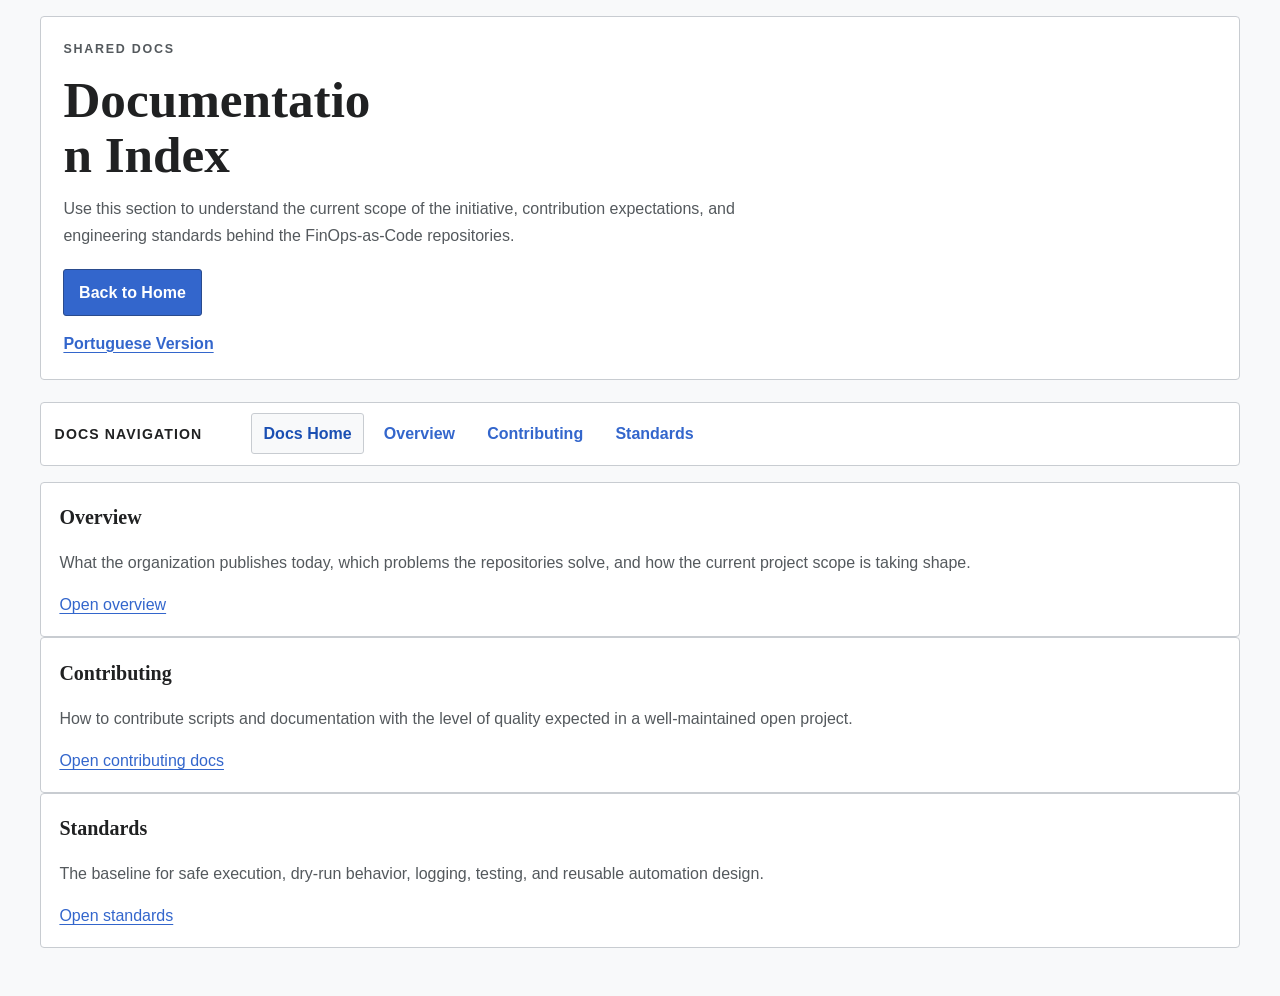
==== docs/index.html @ 32e4cc2f "stabilize home layout and refactor docs pages" ====
<!DOCTYPE html>
<html lang="en">
  <head>
    <meta charset="UTF-8" />
    <meta name="viewport" content="width=device-width, initial-scale=1.0" />
    <title>Docs Index</title>
    <meta name="description" content="Documentation index for FinOps-as-Code shared docs." />
    <link rel="stylesheet" href="../assets/site.css" />
  </head>
  <body>
    <div class="shell">
      <header class="hero">
        <p class="eyebrow">Shared Docs</p>
        <h1>Documentation Index</h1>
        <p class="lead">
          Use this section to understand the current scope of the initiative, contribution expectations, and engineering standards
          behind the FinOps-as-Code repositories.
        </p>
        <div class="actions">
          <a class="button primary" href="../index.html">Back to Home</a>
        </div>
        <div class="lang-switch">
          <a href="./pt-br.html">Portuguese Version</a>
        </div>
      </header>

      <main class="section">
        <div class="topbar">
          <div class="brand">Docs Navigation</div>
          <nav class="nav">
            <a class="current" href="./index.html">Docs Home</a>
            <a href="./overview/index.html">Overview</a>
            <a href="./contributing/index.html">Contributing</a>
            <a href="./standards/index.html">Standards</a>
          </nav>
        </div>
        <div class="grid cards">
          <article class="card">
            <h3>Overview</h3>
              <p>What the organization publishes today, which problems the repositories solve, and how the current project scope is taking shape.</p>
              <a href="./overview/index.html">Open overview</a>
            </article>
          <article class="card">
            <h3>Contributing</h3>
            <p>How to contribute scripts and documentation with the level of quality expected in a well-maintained open project.</p>
            <a href="./contributing/index.html">Open contributing docs</a>
          </article>
          <article class="card">
            <h3>Standards</h3>
            <p>The baseline for safe execution, dry-run behavior, logging, testing, and reusable automation design.</p>
            <a href="./standards/index.html">Open standards</a>
          </article>
        </div>
      </main>
    </div>
  </body>
</html>
---- assets/site.css ----
:root {
  --bg: #f8f9fa;
  --surface: #ffffff;
  --surface-muted: #f8f9fa;
  --text: #202122;
  --text-soft: #54595d;
  --link: #3366cc;
  --link-hover: #1a4fb3;
  --border: #c8ccd1;
  --border-strong: #a2a9b1;
  --heading: #202122;
  --radius: 4px;
}

* {
  box-sizing: border-box;
}

html {
  scroll-behavior: smooth;
}

body {
  margin: 0;
  min-height: 100vh;
  background: var(--bg);
  color: var(--text);
  font-family: -apple-system, BlinkMacSystemFont, "Segoe UI", Helvetica, Arial, sans-serif;
  line-height: 1.6;
}

a {
  color: var(--link);
  text-decoration-thickness: 1px;
  text-underline-offset: 0.16em;
}

a:hover {
  color: var(--link-hover);
}

p,
li {
  line-height: 1.7;
}

ul,
ol {
  padding-left: 1.3rem;
}

code {
  font-family: "SFMono-Regular", Consolas, "Liberation Mono", Menlo, monospace;
  font-size: 0.92em;
  background: #eaecf0;
  border: 1px solid var(--border);
  border-radius: 3px;
  padding: 0.12rem 0.35rem;
}

.shell {
  width: min(1200px, calc(100% - 2rem));
  margin: 0 auto;
  padding: 1rem 0 3rem;
}

.topbar {
  display: flex;
  align-items: center;
  justify-content: space-between;
  gap: 1rem;
  flex-wrap: wrap;
  margin-bottom: 1rem;
  padding: 0.65rem 0.85rem;
  border: 1px solid var(--border);
  border-radius: var(--radius);
  background: var(--surface);
}

.brand {
  font-size: 0.88rem;
  font-weight: 700;
  letter-spacing: 0.08em;
  text-transform: uppercase;
  color: var(--text);
  flex: 1 1 180px;
}

.nav {
  display: flex;
  flex-wrap: wrap;
  gap: 0.45rem;
  flex: 999 1 520px;
}

.nav a {
  display: inline-flex;
  align-items: center;
  justify-content: center;
  padding: 0.42rem 0.72rem;
  border: 1px solid transparent;
  border-radius: 3px;
  color: var(--link);
  font-weight: 600;
  text-decoration: none;
}

.nav a.current,
.nav a:hover {
  border-color: var(--border);
  background: var(--surface-muted);
  color: var(--link-hover);
}

.hero {
  padding: 1.4rem;
  border: 1px solid var(--border);
  border-radius: var(--radius);
  background: var(--surface);
}

.hero-grid {
  display: grid;
  grid-template-columns: minmax(0, 1.45fr) minmax(280px, 0.75fr);
  gap: 1rem;
}

.eyebrow {
  margin: 0 0 0.7rem;
  font-size: 0.78rem;
  font-weight: 700;
  letter-spacing: 0.14em;
  text-transform: uppercase;
  color: var(--text-soft);
}

.hero h1,
.section h2,
.card h2,
.card h3,
.repo-feature h3,
.repo-mini h3,
.entry-body h3,
.hero-panel h2,
.closing-copy h2 {
  margin-top: 0;
  color: var(--heading);
  font-family: Georgia, "Times New Roman", serif;
}

.hero h1 {
  max-width: 13ch;
  margin-bottom: 0.8rem;
  font-size: clamp(2.2rem, 4vw, 3.5rem);
  line-height: 1.08;
  overflow-wrap: anywhere;
  text-wrap: balance;
}

.lead {
  max-width: 46rem;
  margin: 0;
  font-size: 1rem;
  color: var(--text-soft);
}

.content,
.card,
.hero,
.hero-panel,
.narrative-copy,
.narrative-callout,
.entry-list,
.repo-feature,
.repo-mini,
.closing-copy,
.closing-actions {
  overflow-wrap: anywhere;
}

.actions {
  display: flex;
  flex-wrap: wrap;
  gap: 0.75rem;
  margin-top: 1.2rem;
}

.button {
  display: inline-flex;
  align-items: center;
  justify-content: center;
  padding: 0.62rem 0.92rem;
  border: 1px solid var(--border);
  border-radius: 3px;
  background: var(--surface-muted);
  color: var(--text);
  font-weight: 600;
  text-decoration: none;
}

.button.primary {
  background: var(--link);
  border-color: #2a4b8d;
  color: #fff;
}

.button.secondary {
  background: var(--surface-muted);
}

.lang-switch {
  display: flex;
  flex-wrap: wrap;
  gap: 0.7rem;
  margin-top: 0.9rem;
}

.lang-switch a {
  font-weight: 600;
}

.hero-kicker {
  display: inline-flex;
  align-items: center;
  gap: 0.5rem;
  margin-top: 1rem;
  padding: 0.5rem 0.72rem;
  border: 1px solid var(--border);
  border-radius: 3px;
  background: var(--surface-muted);
  color: var(--text-soft);
  font-size: 0.9rem;
}

.hero-panel {
  padding: 1rem;
  border: 1px solid var(--border);
  border-radius: var(--radius);
  background: var(--surface-muted);
}

.hero-panel h2 {
  font-size: 1.7rem;
  line-height: 1.15;
}

.hero-panel p,
.hero-panel li {
  color: var(--text-soft);
}

.panel-list {
  display: grid;
  gap: 0.5rem;
  margin: 1rem 0 0;
}

.section {
  margin-top: 1.4rem;
}

.section-heading {
  margin-bottom: 0.9rem;
}

.section-heading h2 {
  margin-bottom: 0;
  font-size: clamp(1.7rem, 3vw, 2.3rem);
}

.narrative-grid,
.repo-grid,
.closing-band {
  display: grid;
  gap: 1rem;
}

.narrative-grid {
  grid-template-columns: minmax(0, 1.25fr) minmax(240px, 0.8fr);
}

.narrative-copy,
.narrative-callout,
.entry-list,
.repo-feature,
.repo-mini,
.closing-copy,
.closing-actions,
.content {
  border: 1px solid var(--border);
  border-radius: var(--radius);
  background: var(--surface);
}

.narrative-copy,
.narrative-callout,
.closing-copy,
.content {
  padding: 1.15rem;
}

.narrative-callout {
  display: flex;
  align-items: center;
  background: var(--surface-muted);
  font-family: Georgia, "Times New Roman", serif;
  font-size: 1.08rem;
}

.entry-list {
  overflow: hidden;
}

.entry-item {
  display: grid;
  grid-template-columns: 72px minmax(0, 1fr);
  gap: 1rem;
  padding: 1rem 1.15rem;
  border-bottom: 1px solid var(--border);
}

.entry-item:last-child {
  border-bottom: 0;
}

.entry-index {
  font-family: Georgia, "Times New Roman", serif;
  font-size: 1.7rem;
  color: var(--text-soft);
}

.entry-body h3 {
  margin-bottom: 0.35rem;
  font-size: 1.3rem;
}

.entry-body p {
  margin: 0 0 0.5rem;
  color: var(--text-soft);
}

.repo-grid {
  grid-template-columns: minmax(0, 1.1fr) minmax(280px, 0.9fr);
}

.repo-feature,
.repo-mini {
  padding: 1.2rem;
}

.repo-feature h3 {
  font-size: 2.1rem;
  max-width: 12ch;
}

.repo-mini h3 {
  font-size: 1.35rem;
}

.repo-feature p,
.repo-mini p,
.closing-copy p,
.content p,
.content li {
  color: var(--text-soft);
}

.repo-stack {
  display: grid;
  gap: 1rem;
}

.repo-tag {
  display: inline-flex;
  align-items: center;
  margin-bottom: 0.8rem;
  padding: 0.28rem 0.5rem;
  border: 1px solid var(--border);
  border-radius: 3px;
  background: var(--surface-muted);
  color: var(--text-soft);
  font-size: 0.76rem;
  font-weight: 700;
  letter-spacing: 0.08em;
  text-transform: uppercase;
}

.closing-band {
  grid-template-columns: minmax(0, 1.2fr) minmax(260px, 0.8fr);
  align-items: stretch;
}

.closing-copy h2 {
  margin-bottom: 0.6rem;
  font-size: clamp(1.7rem, 3vw, 2.4rem);
}

.closing-actions {
  display: grid;
  gap: 0.75rem;
  padding: 1.15rem;
  align-content: start;
}

.card {
  border: 1px solid var(--border);
  border-radius: var(--radius);
  padding: 1.15rem;
  background: var(--surface);
}

.card p {
  color: var(--text-soft);
}

.card h3 {
  margin-bottom: 0.6rem;
  font-size: 1.25rem;
}

.card.accent,
.card.dark {
  background: var(--surface-muted);
}

.content h2,
.content h3 {
  margin-top: 1.6rem;
  line-height: 1.18;
}

.content h2:first-child {
  margin-top: 0;
}

.callout {
  margin-bottom: 1.25rem;
  padding: 0.85rem 1rem;
  border-left: 4px solid var(--link);
  background: var(--surface-muted);
}

.meta {
  color: var(--text-soft);
  font-size: 0.96rem;
}

@media (max-width: 900px) {
  .hero-grid,
  .narrative-grid,
  .repo-grid,
  .closing-band {
    grid-template-columns: 1fr;
  }

  .topbar {
    flex-direction: column;
    align-items: flex-start;
  }

  .nav {
    width: 100%;
  }

  .entry-item {
    grid-template-columns: 1fr;
    gap: 0.35rem;
  }
}
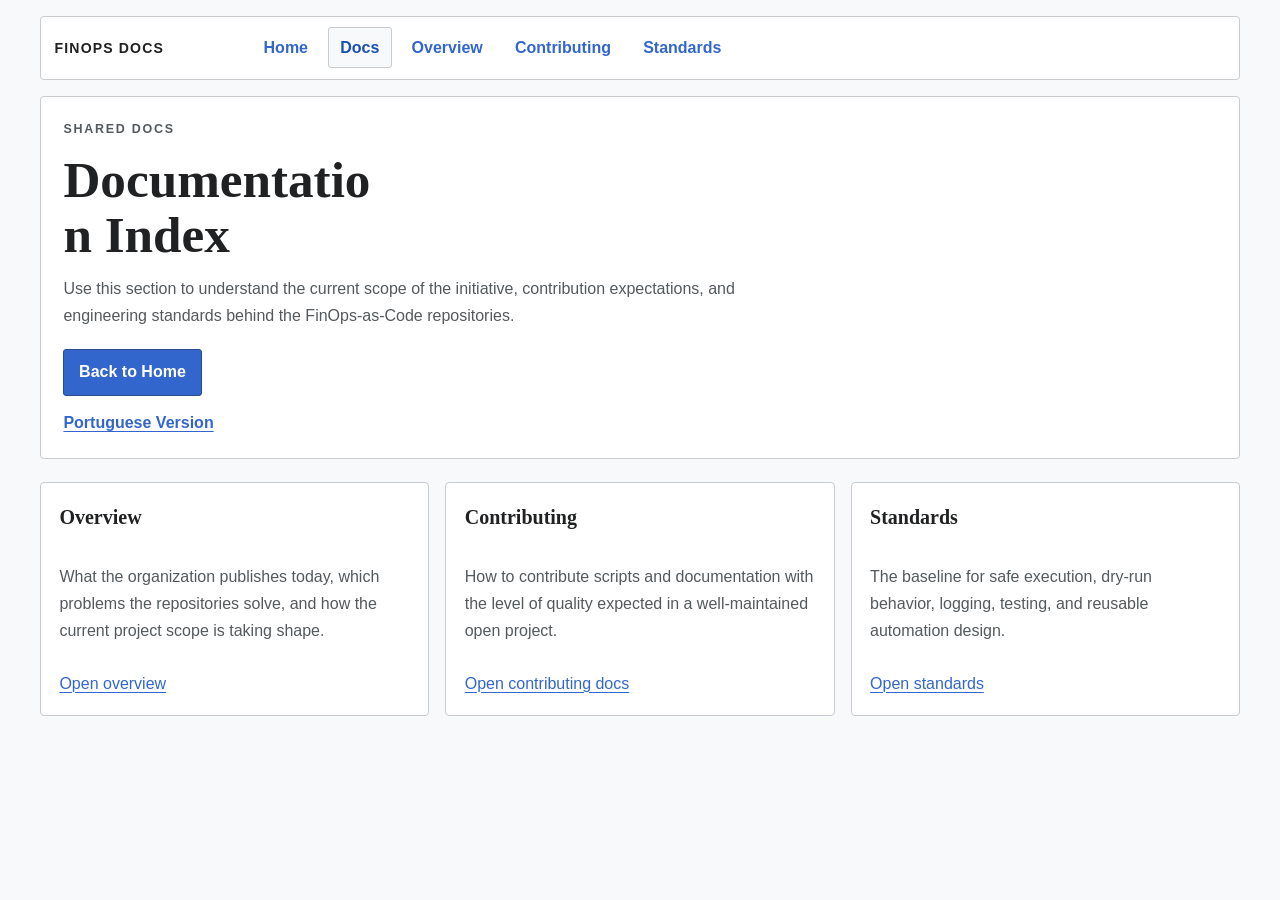
==== commit 15731a36: "fix docs index layout" ====
--- a/docs/index.html
+++ b/docs/index.html
@@ -9,6 +9,17 @@
   </head>
   <body>
     <div class="shell">
+      <div class="topbar">
+        <div class="brand">FinOps Docs</div>
+        <nav class="nav">
+          <a href="../index.html">Home</a>
+          <a class="current" href="./index.html">Docs</a>
+          <a href="./overview/index.html">Overview</a>
+          <a href="./contributing/index.html">Contributing</a>
+          <a href="./standards/index.html">Standards</a>
+        </nav>
+      </div>
+
       <header class="hero">
         <p class="eyebrow">Shared Docs</p>
         <h1>Documentation Index</h1>
@@ -25,15 +36,6 @@
       </header>
 
       <main class="section">
-        <div class="topbar">
-          <div class="brand">Docs Navigation</div>
-          <nav class="nav">
-            <a class="current" href="./index.html">Docs Home</a>
-            <a href="./overview/index.html">Overview</a>
-            <a href="./contributing/index.html">Contributing</a>
-            <a href="./standards/index.html">Standards</a>
-          </nav>
-        </div>
         <div class="grid cards">
           <article class="card">
             <h3>Overview</h3>
--- a/assets/site.css
+++ b/assets/site.css
@@ -270,7 +270,8 @@
 
 .narrative-grid,
 .repo-grid,
-.closing-band {
+.closing-band,
+.grid.cards {
   display: grid;
   gap: 1rem;
 }
@@ -407,6 +408,9 @@
   border-radius: var(--radius);
   padding: 1.15rem;
   background: var(--surface);
+  display: grid;
+  gap: 0.65rem;
+  align-content: start;
 }
 
 .card p {
@@ -414,8 +418,12 @@
 }
 
 .card h3 {
-  margin-bottom: 0.6rem;
+  margin-bottom: 0.2rem;
   font-size: 1.25rem;
+}
+
+.grid.cards {
+  grid-template-columns: repeat(3, minmax(0, 1fr));
 }
 
 .card.accent,
@@ -449,7 +457,8 @@
   .hero-grid,
   .narrative-grid,
   .repo-grid,
-  .closing-band {
+  .closing-band,
+  .grid.cards {
     grid-template-columns: 1fr;
   }
 
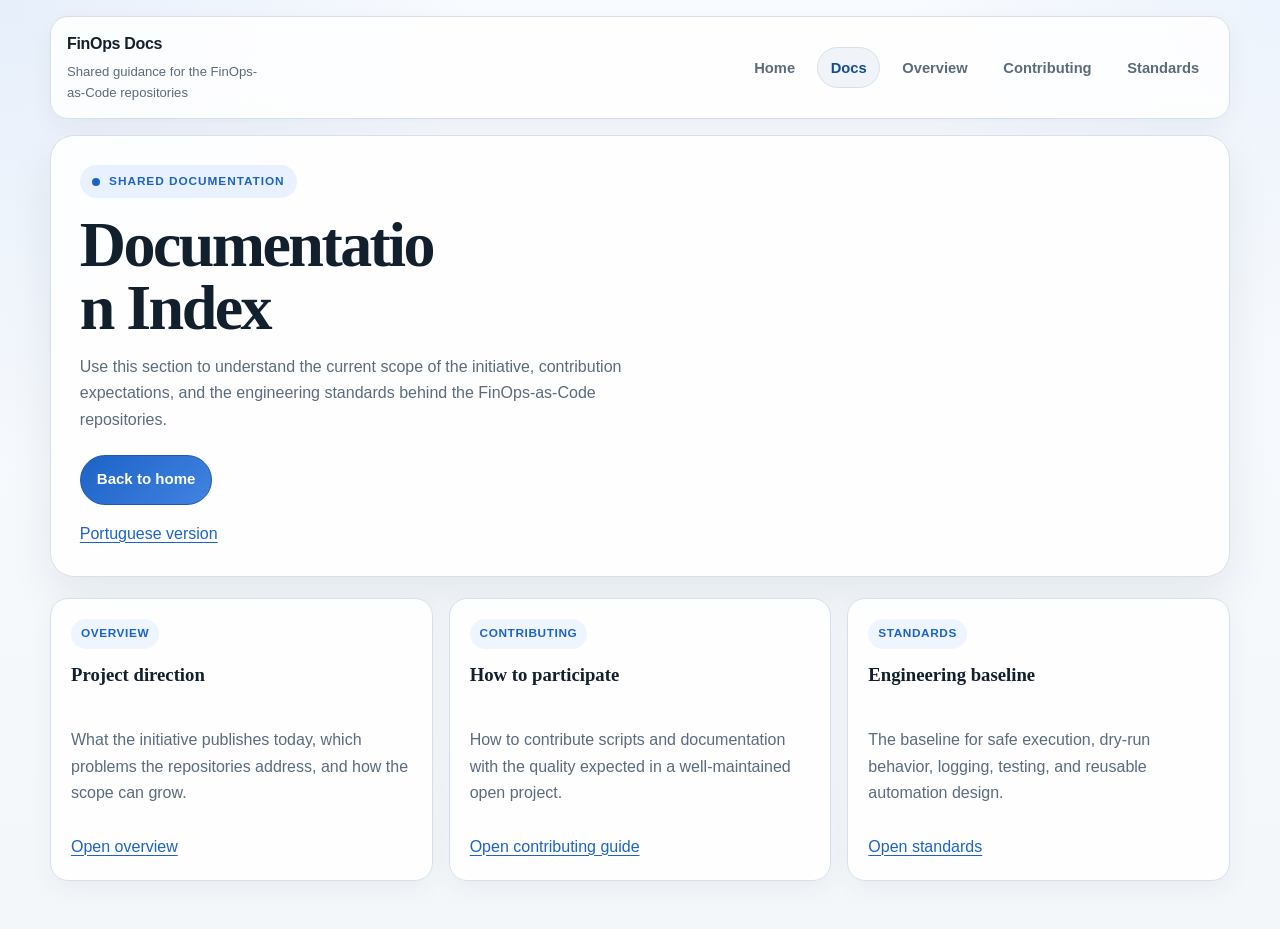
==== commit 30682773: "refactor docs site system" ====
--- a/docs/index.html
+++ b/docs/index.html
@@ -3,14 +3,17 @@
   <head>
     <meta charset="UTF-8" />
     <meta name="viewport" content="width=device-width, initial-scale=1.0" />
-    <title>Docs Index</title>
+    <title>Documentation | FinOps-as-Code</title>
     <meta name="description" content="Documentation index for FinOps-as-Code shared docs." />
     <link rel="stylesheet" href="../assets/site.css" />
   </head>
   <body>
     <div class="shell">
       <div class="topbar">
-        <div class="brand">FinOps Docs</div>
+        <div class="brand">
+          <strong>FinOps Docs</strong>
+          <span>Shared guidance for the FinOps-as-Code repositories</span>
+        </div>
         <nav class="nav">
           <a href="../index.html">Home</a>
           <a class="current" href="./index.html">Docs</a>
@@ -21,34 +24,37 @@
       </div>
 
       <header class="hero">
-        <p class="eyebrow">Shared Docs</p>
+        <p class="eyebrow">Shared Documentation</p>
         <h1>Documentation Index</h1>
         <p class="lead">
-          Use this section to understand the current scope of the initiative, contribution expectations, and engineering standards
-          behind the FinOps-as-Code repositories.
+          Use this section to understand the current scope of the initiative, contribution expectations, and the
+          engineering standards behind the FinOps-as-Code repositories.
         </p>
         <div class="actions">
-          <a class="button primary" href="../index.html">Back to Home</a>
+          <a class="button primary" href="../index.html">Back to home</a>
         </div>
         <div class="lang-switch">
-          <a href="./pt-br.html">Portuguese Version</a>
+          <a href="./pt-br.html">Portuguese version</a>
         </div>
       </header>
 
       <main class="section">
         <div class="grid cards">
           <article class="card">
-            <h3>Overview</h3>
-              <p>What the organization publishes today, which problems the repositories solve, and how the current project scope is taking shape.</p>
-              <a href="./overview/index.html">Open overview</a>
-            </article>
-          <article class="card">
-            <h3>Contributing</h3>
-            <p>How to contribute scripts and documentation with the level of quality expected in a well-maintained open project.</p>
-            <a href="./contributing/index.html">Open contributing docs</a>
+            <span class="card-tag">Overview</span>
+            <h3>Project direction</h3>
+            <p>What the initiative publishes today, which problems the repositories address, and how the scope can grow.</p>
+            <a href="./overview/index.html">Open overview</a>
           </article>
           <article class="card">
-            <h3>Standards</h3>
+            <span class="card-tag">Contributing</span>
+            <h3>How to participate</h3>
+            <p>How to contribute scripts and documentation with the quality expected in a well-maintained open project.</p>
+            <a href="./contributing/index.html">Open contributing guide</a>
+          </article>
+          <article class="card">
+            <span class="card-tag">Standards</span>
+            <h3>Engineering baseline</h3>
             <p>The baseline for safe execution, dry-run behavior, logging, testing, and reusable automation design.</p>
             <a href="./standards/index.html">Open standards</a>
           </article>
--- a/assets/site.css
+++ b/assets/site.css
@@ -1,18 +1,28 @@
 :root {
-  --bg: #f8f9fa;
+  --bg: #f5f7fa;
   --surface: #ffffff;
-  --surface-muted: #f8f9fa;
-  --text: #202122;
-  --text-soft: #54595d;
-  --link: #3366cc;
-  --link-hover: #1a4fb3;
-  --border: #c8ccd1;
-  --border-strong: #a2a9b1;
-  --heading: #202122;
-  --radius: 4px;
-}
-
-* {
+  --surface-muted: #f0f4f8;
+  --surface-accent: #eef5ff;
+  --border: #d7e0ea;
+  --border-strong: #b8c7d6;
+  --text: #1a2733;
+  --text-soft: #5a6b7d;
+  --heading: #12202d;
+  --link: #1c63c7;
+  --link-hover: #144b97;
+  --accent: #1c63c7;
+  --accent-soft: #e8f1fd;
+  --shadow-sm: 0 8px 24px rgba(16, 33, 52, 0.05);
+  --shadow-md: 0 18px 44px rgba(16, 33, 52, 0.08);
+  --radius-sm: 10px;
+  --radius-md: 18px;
+  --radius-lg: 24px;
+  --max-width: 1180px;
+}
+
+*,
+*::before,
+*::after {
   box-sizing: border-box;
 }
 
@@ -23,10 +33,13 @@
 body {
   margin: 0;
   min-height: 100vh;
-  background: var(--bg);
+  background:
+    radial-gradient(circle at top left, rgba(28, 99, 199, 0.08), transparent 30%),
+    radial-gradient(circle at top right, rgba(28, 99, 199, 0.05), transparent 24%),
+    linear-gradient(180deg, #f8fbff 0%, #f4f7fa 100%);
   color: var(--text);
   font-family: -apple-system, BlinkMacSystemFont, "Segoe UI", Helvetica, Arial, sans-serif;
-  line-height: 1.6;
+  line-height: 1.65;
 }
 
 a {
@@ -41,25 +54,25 @@
 
 p,
 li {
-  line-height: 1.7;
+  overflow-wrap: anywhere;
 }
 
 ul,
 ol {
-  padding-left: 1.3rem;
+  padding-left: 1.25rem;
 }
 
 code {
   font-family: "SFMono-Regular", Consolas, "Liberation Mono", Menlo, monospace;
   font-size: 0.92em;
-  background: #eaecf0;
+  background: #eef2f6;
   border: 1px solid var(--border);
-  border-radius: 3px;
+  border-radius: 6px;
   padding: 0.12rem 0.35rem;
 }
 
 .shell {
-  width: min(1200px, calc(100% - 2rem));
+  width: min(var(--max-width), calc(100% - 2rem));
   margin: 0 auto;
   padding: 1rem 0 3rem;
 }
@@ -71,36 +84,53 @@
   gap: 1rem;
   flex-wrap: wrap;
   margin-bottom: 1rem;
-  padding: 0.65rem 0.85rem;
+  padding: 0.9rem 1rem;
   border: 1px solid var(--border);
-  border-radius: var(--radius);
-  background: var(--surface);
+  border-radius: var(--radius-md);
+  background: rgba(255, 255, 255, 0.86);
+  box-shadow: var(--shadow-sm);
 }
 
 .brand {
-  font-size: 0.88rem;
+  flex: 1 1 200px;
+  min-width: 0;
+}
+
+.brand a,
+.brand strong {
+  display: block;
+  color: var(--heading);
+  text-decoration: none;
+  font-size: 1rem;
   font-weight: 700;
-  letter-spacing: 0.08em;
-  text-transform: uppercase;
-  color: var(--text);
-  flex: 1 1 180px;
+  letter-spacing: -0.02em;
+}
+
+.brand span {
+  display: block;
+  margin-top: 0.18rem;
+  color: var(--text-soft);
+  font-size: 0.82rem;
 }
 
 .nav {
   display: flex;
+  flex: 999 1 540px;
   flex-wrap: wrap;
-  gap: 0.45rem;
-  flex: 999 1 520px;
+  justify-content: flex-end;
+  gap: 0.5rem;
 }
 
 .nav a {
   display: inline-flex;
   align-items: center;
   justify-content: center;
-  padding: 0.42rem 0.72rem;
+  min-height: 38px;
+  padding: 0.45rem 0.8rem;
   border: 1px solid transparent;
-  border-radius: 3px;
-  color: var(--link);
+  border-radius: 999px;
+  color: var(--text-soft);
+  font-size: 0.92rem;
   font-weight: 600;
   text-decoration: none;
 }
@@ -113,199 +143,256 @@
 }
 
 .hero {
-  padding: 1.4rem;
+  padding: 1.8rem;
   border: 1px solid var(--border);
-  border-radius: var(--radius);
-  background: var(--surface);
+  border-radius: var(--radius-lg);
+  background: rgba(255, 255, 255, 0.9);
+  box-shadow: var(--shadow-md);
 }
 
 .hero-grid {
   display: grid;
-  grid-template-columns: minmax(0, 1.45fr) minmax(280px, 0.75fr);
-  gap: 1rem;
+  grid-template-columns: minmax(0, 1.25fr) minmax(280px, 0.75fr);
+  gap: 1.25rem;
+  align-items: start;
 }
 
 .eyebrow {
-  margin: 0 0 0.7rem;
-  font-size: 0.78rem;
+  display: inline-flex;
+  align-items: center;
+  gap: 0.55rem;
+  margin: 0 0 1rem;
+  padding: 0.42rem 0.78rem;
+  border-radius: 999px;
+  background: var(--accent-soft);
+  color: var(--accent);
+  font-size: 0.74rem;
   font-weight: 700;
-  letter-spacing: 0.14em;
+  letter-spacing: 0.08em;
   text-transform: uppercase;
-  color: var(--text-soft);
+}
+
+.eyebrow::before {
+  content: "";
+  width: 8px;
+  height: 8px;
+  border-radius: 50%;
+  background: var(--accent);
 }
 
 .hero h1,
-.section h2,
-.card h2,
+.section-heading h2,
+.content h2,
+.content h3,
 .card h3,
-.repo-feature h3,
-.repo-mini h3,
-.entry-body h3,
-.hero-panel h2,
-.closing-copy h2 {
+.summary-card h2,
+.split-card h3,
+.cta-card h2 {
   margin-top: 0;
   color: var(--heading);
   font-family: Georgia, "Times New Roman", serif;
 }
 
 .hero h1 {
-  max-width: 13ch;
-  margin-bottom: 0.8rem;
-  font-size: clamp(2.2rem, 4vw, 3.5rem);
-  line-height: 1.08;
+  max-width: 12ch;
+  margin-bottom: 0.9rem;
+  font-size: clamp(2.4rem, 5vw, 4.4rem);
+  line-height: 0.98;
+  letter-spacing: -0.04em;
   overflow-wrap: anywhere;
   text-wrap: balance;
 }
 
 .lead {
-  max-width: 46rem;
+  max-width: 62ch;
   margin: 0;
+  color: var(--text-soft);
   font-size: 1rem;
-  color: var(--text-soft);
-}
-
-.content,
-.card,
-.hero,
-.hero-panel,
-.narrative-copy,
-.narrative-callout,
-.entry-list,
-.repo-feature,
-.repo-mini,
-.closing-copy,
-.closing-actions {
-  overflow-wrap: anywhere;
-}
-
-.actions {
+}
+
+.actions,
+.lang-switch {
   display: flex;
   flex-wrap: wrap;
   gap: 0.75rem;
-  margin-top: 1.2rem;
+}
+
+.actions {
+  margin-top: 1.35rem;
+}
+
+.lang-switch {
+  margin-top: 1rem;
 }
 
 .button {
   display: inline-flex;
   align-items: center;
   justify-content: center;
-  padding: 0.62rem 0.92rem;
+  min-height: 46px;
+  padding: 0.72rem 1rem;
   border: 1px solid var(--border);
-  border-radius: 3px;
+  border-radius: 999px;
   background: var(--surface-muted);
   color: var(--text);
+  font-size: 0.94rem;
   font-weight: 600;
   text-decoration: none;
 }
 
 .button.primary {
-  background: var(--link);
-  border-color: #2a4b8d;
-  color: #fff;
-}
-
-.button.secondary {
-  background: var(--surface-muted);
-}
-
-.lang-switch {
-  display: flex;
-  flex-wrap: wrap;
-  gap: 0.7rem;
-  margin-top: 0.9rem;
-}
-
-.lang-switch a {
-  font-weight: 600;
+  background: linear-gradient(135deg, var(--accent), #4183e0);
+  border-color: #2359ab;
+  color: #ffffff;
+}
+
+.button.secondary:hover,
+.button.primary:hover {
+  text-decoration: none;
 }
 
 .hero-kicker {
   display: inline-flex;
-  align-items: center;
-  gap: 0.5rem;
+  flex-wrap: wrap;
+  gap: 0.45rem;
   margin-top: 1rem;
-  padding: 0.5rem 0.72rem;
+  padding: 0.5rem 0.7rem;
   border: 1px solid var(--border);
-  border-radius: 3px;
+  border-radius: var(--radius-sm);
   background: var(--surface-muted);
   color: var(--text-soft);
-  font-size: 0.9rem;
-}
-
-.hero-panel {
-  padding: 1rem;
+  font-size: 0.92rem;
+}
+
+.summary-card,
+.split-card,
+.card,
+.content,
+.cta-card,
+.entry-list {
   border: 1px solid var(--border);
-  border-radius: var(--radius);
-  background: var(--surface-muted);
-}
-
-.hero-panel h2 {
-  font-size: 1.7rem;
-  line-height: 1.15;
-}
-
-.hero-panel p,
-.hero-panel li {
-  color: var(--text-soft);
-}
-
-.panel-list {
-  display: grid;
-  gap: 0.5rem;
-  margin: 1rem 0 0;
+  border-radius: var(--radius-md);
+  background: rgba(255, 255, 255, 0.9);
+  box-shadow: var(--shadow-sm);
+}
+
+.summary-card,
+.split-card,
+.card,
+.content,
+.cta-card {
+  padding: 1.25rem;
+}
+
+.summary-card h2,
+.summary-card h3,
+.split-card h3,
+.card h3 {
+  margin-bottom: 0.55rem;
+}
+
+.summary-card p,
+.summary-card li,
+.split-card p,
+.split-card li,
+.card p,
+.content p,
+.content li,
+.entry-body p,
+.cta-card p {
+  color: var(--text-soft);
+}
+
+.summary-list {
+  display: grid;
+  gap: 0.9rem;
+  margin-top: 1rem;
+}
+
+.summary-item {
+  display: grid;
+  gap: 0.28rem;
+  padding-top: 0.9rem;
+  border-top: 1px solid var(--border);
+}
+
+.summary-item:first-child {
+  padding-top: 0;
+  border-top: 0;
+}
+
+.summary-item strong {
+  color: var(--accent);
+  font-size: 1rem;
+  line-height: 1.2;
 }
 
 .section {
-  margin-top: 1.4rem;
+  margin-top: 1.35rem;
 }
 
 .section-heading {
-  margin-bottom: 0.9rem;
+  display: grid;
+  gap: 0.6rem;
+  margin-bottom: 1rem;
 }
 
 .section-heading h2 {
   margin-bottom: 0;
-  font-size: clamp(1.7rem, 3vw, 2.3rem);
-}
-
-.narrative-grid,
+  font-size: clamp(1.8rem, 3vw, 2.6rem);
+  line-height: 1.08;
+  letter-spacing: -0.03em;
+}
+
+.section-intro {
+  max-width: 64ch;
+  margin: 0;
+  color: var(--text-soft);
+}
+
+.grid.cards,
+.split-grid,
 .repo-grid,
-.closing-band,
+.cta-layout {
+  display: grid;
+  gap: 1rem;
+}
+
 .grid.cards {
-  display: grid;
-  gap: 1rem;
-}
-
-.narrative-grid {
-  grid-template-columns: minmax(0, 1.25fr) minmax(240px, 0.8fr);
-}
-
-.narrative-copy,
-.narrative-callout,
-.entry-list,
-.repo-feature,
-.repo-mini,
-.closing-copy,
-.closing-actions,
-.content {
-  border: 1px solid var(--border);
-  border-radius: var(--radius);
-  background: var(--surface);
-}
-
-.narrative-copy,
-.narrative-callout,
-.closing-copy,
-.content {
-  padding: 1.15rem;
-}
-
-.narrative-callout {
-  display: flex;
+  grid-template-columns: repeat(3, minmax(0, 1fr));
+}
+
+.split-grid {
+  grid-template-columns: repeat(2, minmax(0, 1fr));
+}
+
+.repo-grid {
+  grid-template-columns: repeat(3, minmax(0, 1fr));
+}
+
+.cta-layout {
+  grid-template-columns: minmax(0, 1.2fr) minmax(260px, 0.8fr);
+  align-items: start;
+}
+
+.card {
+  display: grid;
+  gap: 0.7rem;
+  align-content: start;
+}
+
+.card-tag {
+  display: inline-flex;
   align-items: center;
-  background: var(--surface-muted);
-  font-family: Georgia, "Times New Roman", serif;
-  font-size: 1.08rem;
+  width: fit-content;
+  padding: 0.32rem 0.62rem;
+  border-radius: 999px;
+  background: var(--surface-accent);
+  color: var(--accent);
+  font-size: 0.74rem;
+  font-weight: 700;
+  letter-spacing: 0.05em;
+  text-transform: uppercase;
 }
 
 .entry-list {
@@ -316,7 +403,7 @@
   display: grid;
   grid-template-columns: 72px minmax(0, 1fr);
   gap: 1rem;
-  padding: 1rem 1.15rem;
+  padding: 1.1rem 1.2rem;
   border-bottom: 1px solid var(--border);
 }
 
@@ -325,154 +412,104 @@
 }
 
 .entry-index {
+  color: var(--accent);
   font-family: Georgia, "Times New Roman", serif;
-  font-size: 1.7rem;
-  color: var(--text-soft);
+  font-size: 1.75rem;
+  line-height: 1;
 }
 
 .entry-body h3 {
   margin-bottom: 0.35rem;
-  font-size: 1.3rem;
-}
-
-.entry-body p {
-  margin: 0 0 0.5rem;
-  color: var(--text-soft);
-}
-
-.repo-grid {
-  grid-template-columns: minmax(0, 1.1fr) minmax(280px, 0.9fr);
-}
-
-.repo-feature,
-.repo-mini {
-  padding: 1.2rem;
-}
-
-.repo-feature h3 {
-  font-size: 2.1rem;
-  max-width: 12ch;
-}
-
-.repo-mini h3 {
-  font-size: 1.35rem;
-}
-
-.repo-feature p,
-.repo-mini p,
-.closing-copy p,
-.content p,
-.content li {
-  color: var(--text-soft);
-}
-
-.repo-stack {
-  display: grid;
-  gap: 1rem;
-}
-
-.repo-tag {
-  display: inline-flex;
-  align-items: center;
-  margin-bottom: 0.8rem;
-  padding: 0.28rem 0.5rem;
-  border: 1px solid var(--border);
-  border-radius: 3px;
-  background: var(--surface-muted);
-  color: var(--text-soft);
-  font-size: 0.76rem;
-  font-weight: 700;
-  letter-spacing: 0.08em;
-  text-transform: uppercase;
-}
-
-.closing-band {
-  grid-template-columns: minmax(0, 1.2fr) minmax(260px, 0.8fr);
-  align-items: stretch;
-}
-
-.closing-copy h2 {
-  margin-bottom: 0.6rem;
-  font-size: clamp(1.7rem, 3vw, 2.4rem);
-}
-
-.closing-actions {
-  display: grid;
-  gap: 0.75rem;
-  padding: 1.15rem;
-  align-content: start;
-}
-
-.card {
-  border: 1px solid var(--border);
-  border-radius: var(--radius);
-  padding: 1.15rem;
-  background: var(--surface);
-  display: grid;
-  gap: 0.65rem;
-  align-content: start;
-}
-
-.card p {
-  color: var(--text-soft);
-}
-
-.card h3 {
-  margin-bottom: 0.2rem;
-  font-size: 1.25rem;
-}
-
-.grid.cards {
-  grid-template-columns: repeat(3, minmax(0, 1fr));
-}
-
-.card.accent,
-.card.dark {
-  background: var(--surface-muted);
+  font-size: 1.2rem;
 }
 
 .content h2,
 .content h3 {
-  margin-top: 1.6rem;
+  margin-top: 1.7rem;
   line-height: 1.18;
 }
 
-.content h2:first-child {
+.content h2:first-child,
+.content h3:first-child {
   margin-top: 0;
 }
 
 .callout {
   margin-bottom: 1.25rem;
-  padding: 0.85rem 1rem;
-  border-left: 4px solid var(--link);
-  background: var(--surface-muted);
-}
-
-.meta {
-  color: var(--text-soft);
-  font-size: 0.96rem;
-}
-
-@media (max-width: 900px) {
+  padding: 1rem 1.05rem;
+  border-left: 4px solid var(--accent);
+  border-radius: 0 var(--radius-sm) var(--radius-sm) 0;
+  background: var(--surface-accent);
+  color: var(--text);
+}
+
+.footer-note {
+  margin-top: 1.4rem;
+  color: var(--text-soft);
+  font-size: 0.9rem;
+}
+
+@media (max-width: 1080px) {
   .hero-grid,
-  .narrative-grid,
+  .split-grid,
   .repo-grid,
-  .closing-band,
+  .cta-layout,
   .grid.cards {
     grid-template-columns: 1fr;
   }
 
+  .hero h1 {
+    max-width: 10ch;
+  }
+}
+
+@media (max-width: 760px) {
+  .shell {
+    width: min(var(--max-width), calc(100% - 1rem));
+  }
+
+  .topbar,
+  .hero,
+  .summary-card,
+  .split-card,
+  .card,
+  .content,
+  .cta-card {
+    padding: 1rem;
+  }
+
   .topbar {
-    flex-direction: column;
     align-items: flex-start;
   }
 
   .nav {
     width: 100%;
+    justify-content: flex-start;
+  }
+
+  .nav a {
+    min-height: 36px;
+    padding: 0.4rem 0.72rem;
+    font-size: 0.88rem;
+  }
+
+  .hero h1 {
+    max-width: none;
+    font-size: 2.45rem;
+  }
+
+  .actions,
+  .lang-switch {
+    flex-direction: column;
+    align-items: stretch;
+  }
+
+  .button {
+    width: 100%;
   }
 
   .entry-item {
     grid-template-columns: 1fr;
-    gap: 0.35rem;
-  }
-}
+    gap: 0.45rem;
+  }
+}
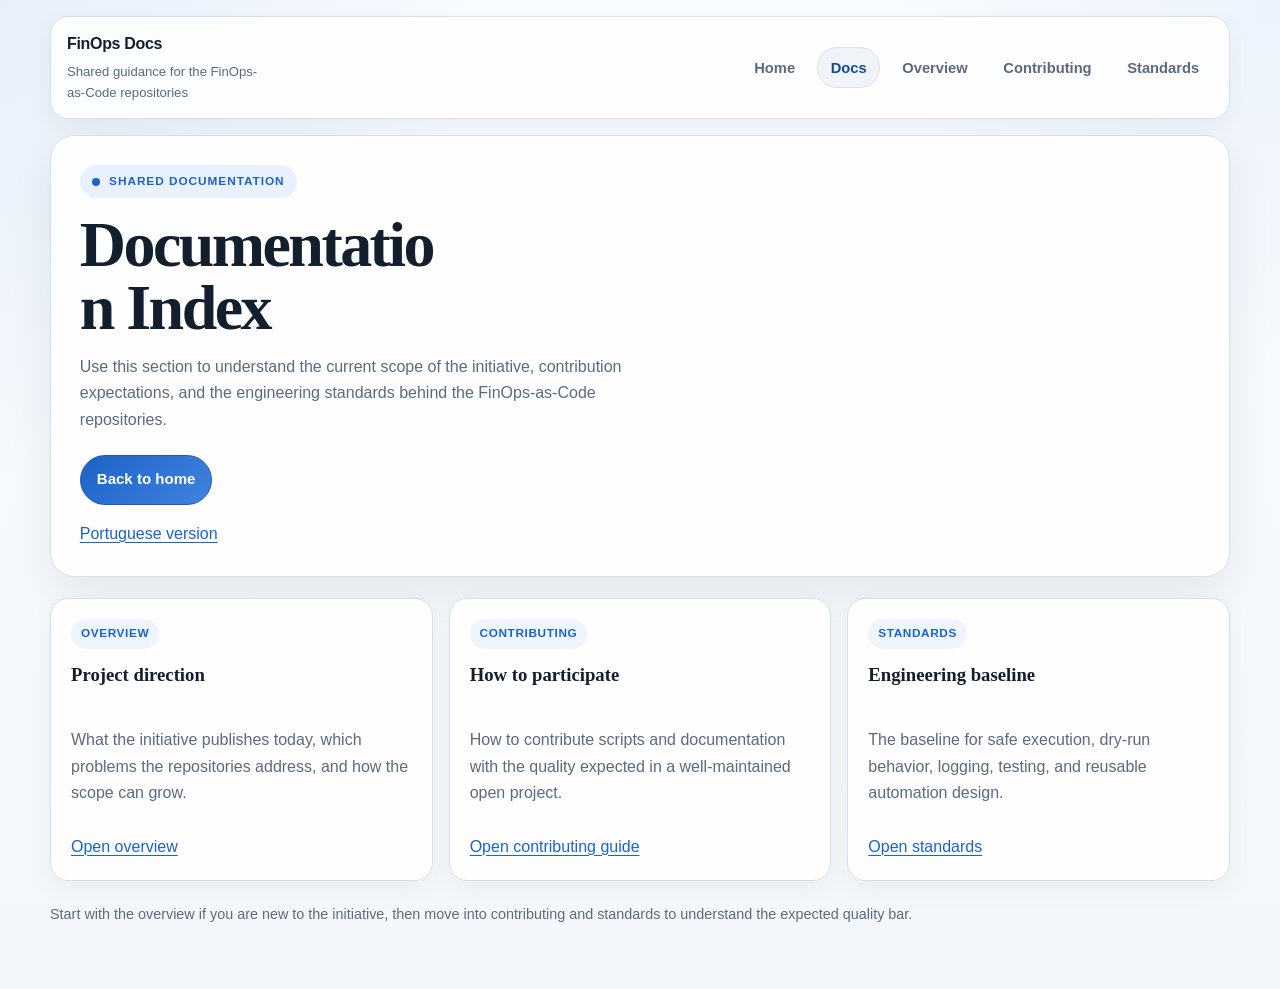
==== commit 35eed5ef: "expand english docs pages" ====
--- a/docs/index.html
+++ b/docs/index.html
@@ -59,6 +59,10 @@
             <a href="./standards/index.html">Open standards</a>
           </article>
         </div>
+        <p class="footer-note">
+          Start with the overview if you are new to the initiative, then move into contributing and standards to
+          understand the expected quality bar.
+        </p>
       </main>
     </div>
   </body>
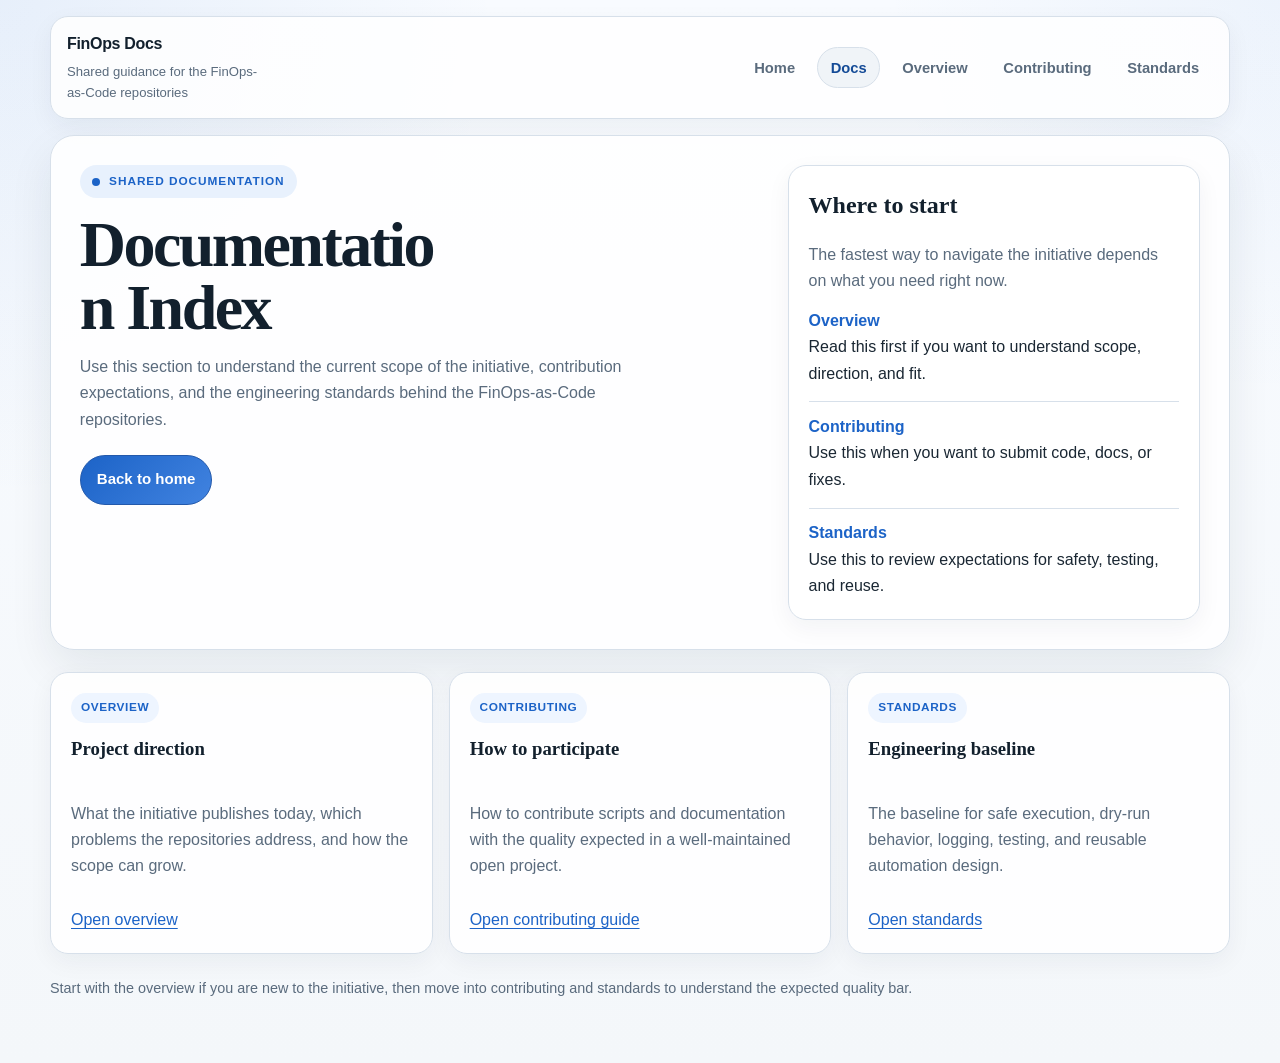
==== commit b7ee2873: "align internal pages with home" ====
--- a/docs/index.html
+++ b/docs/index.html
@@ -24,17 +24,36 @@
       </div>
 
       <header class="hero">
-        <p class="eyebrow">Shared Documentation</p>
-        <h1>Documentation Index</h1>
-        <p class="lead">
-          Use this section to understand the current scope of the initiative, contribution expectations, and the
-          engineering standards behind the FinOps-as-Code repositories.
-        </p>
-        <div class="actions">
-          <a class="button primary" href="../index.html">Back to home</a>
-        </div>
-        <div class="lang-switch">
-          <a href="./pt-br.html">Portuguese version</a>
+        <div class="hero-grid">
+          <div>
+            <p class="eyebrow">Shared Documentation</p>
+            <h1>Documentation Index</h1>
+            <p class="lead">
+              Use this section to understand the current scope of the initiative, contribution expectations, and the
+              engineering standards behind the FinOps-as-Code repositories.
+            </p>
+            <div class="actions">
+              <a class="button primary" href="../index.html">Back to home</a>
+            </div>
+          </div>
+          <aside class="summary-card">
+            <h2>Where to start</h2>
+            <p>The fastest way to navigate the initiative depends on what you need right now.</p>
+            <div class="summary-list">
+              <div class="summary-item">
+                <strong>Overview</strong>
+                <span>Read this first if you want to understand scope, direction, and fit.</span>
+              </div>
+              <div class="summary-item">
+                <strong>Contributing</strong>
+                <span>Use this when you want to submit code, docs, or fixes.</span>
+              </div>
+              <div class="summary-item">
+                <strong>Standards</strong>
+                <span>Use this to review expectations for safety, testing, and reuse.</span>
+              </div>
+            </div>
+          </aside>
         </div>
       </header>
 
--- a/assets/site.css
+++ b/assets/site.css
@@ -210,8 +210,7 @@
   font-size: 1rem;
 }
 
-.actions,
-.lang-switch {
+.actions {
   display: flex;
   flex-wrap: wrap;
   gap: 0.75rem;
@@ -219,10 +218,6 @@
 
 .actions {
   margin-top: 1.35rem;
-}
-
-.lang-switch {
-  margin-top: 1rem;
 }
 
 .button {
@@ -327,6 +322,21 @@
   line-height: 1.2;
 }
 
+.page-grid {
+  display: grid;
+  grid-template-columns: minmax(0, 1.2fr) minmax(260px, 0.8fr);
+  gap: 1rem;
+  align-items: start;
+}
+
+.page-main {
+  min-width: 0;
+}
+
+.page-side {
+  min-width: 0;
+}
+
 .section {
   margin-top: 1.35rem;
 }
@@ -451,6 +461,7 @@
 
 @media (max-width: 1080px) {
   .hero-grid,
+  .page-grid,
   .split-grid,
   .repo-grid,
   .cta-layout,
@@ -498,8 +509,7 @@
     font-size: 2.45rem;
   }
 
-  .actions,
-  .lang-switch {
+  .actions {
     flex-direction: column;
     align-items: stretch;
   }
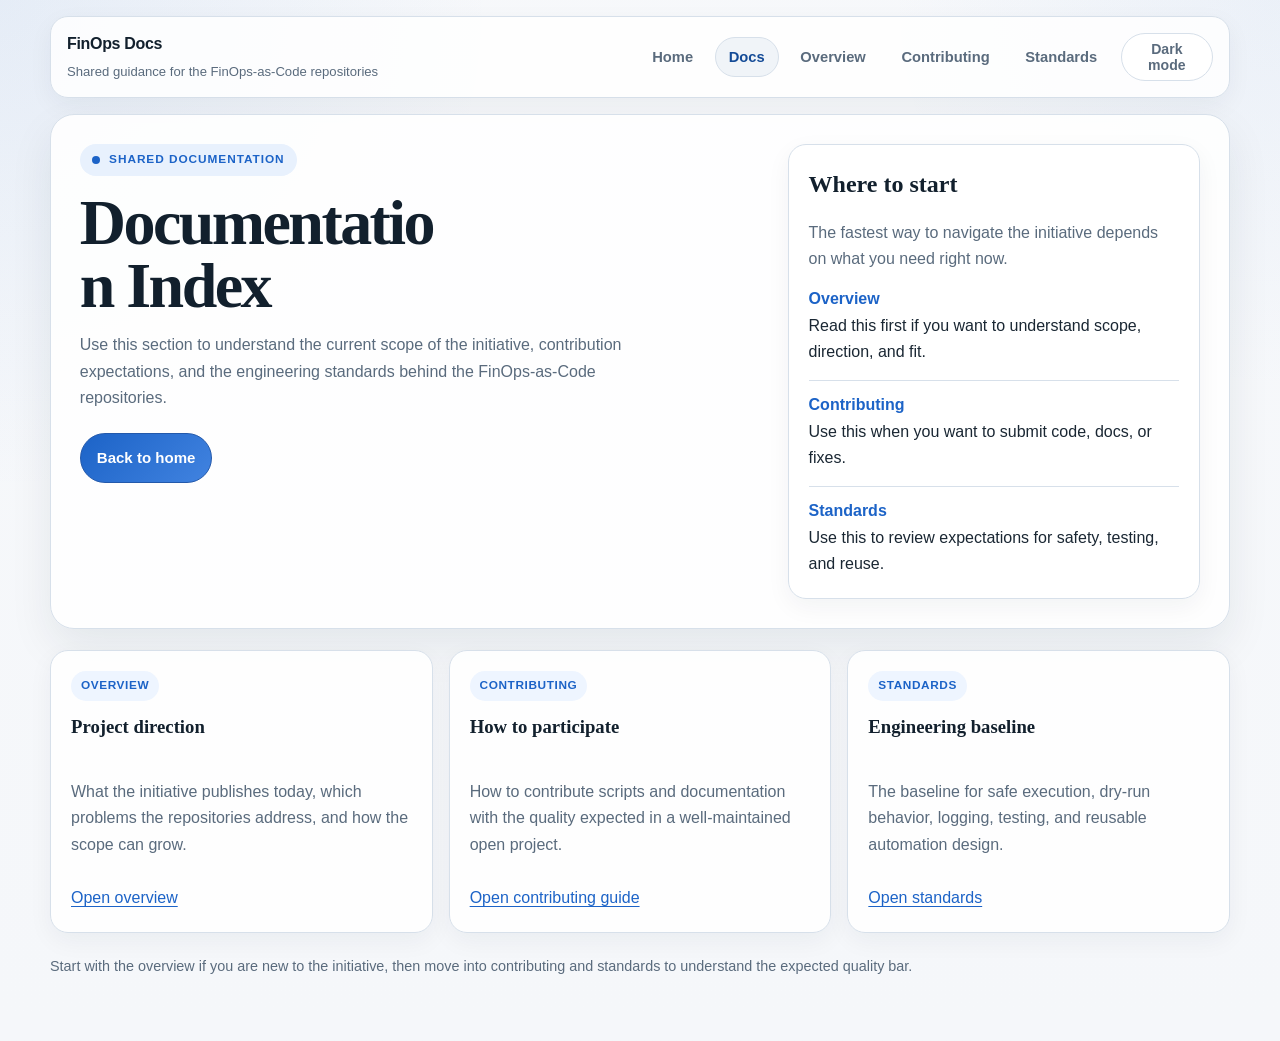
==== commit 2172e09b: "add site-wide dark mode" ====
--- a/docs/index.html
+++ b/docs/index.html
@@ -5,6 +5,7 @@
     <meta name="viewport" content="width=device-width, initial-scale=1.0" />
     <title>Documentation | FinOps-as-Code</title>
     <meta name="description" content="Documentation index for FinOps-as-Code shared docs." />
+    <script src="../assets/theme.js" defer></script>
     <link rel="stylesheet" href="../assets/site.css" />
   </head>
   <body>
@@ -14,13 +15,16 @@
           <strong>FinOps Docs</strong>
           <span>Shared guidance for the FinOps-as-Code repositories</span>
         </div>
-        <nav class="nav">
-          <a href="../index.html">Home</a>
-          <a class="current" href="./index.html">Docs</a>
-          <a href="./overview/index.html">Overview</a>
-          <a href="./contributing/index.html">Contributing</a>
-          <a href="./standards/index.html">Standards</a>
-        </nav>
+        <div class="topbar-actions">
+          <nav class="nav">
+            <a href="../index.html">Home</a>
+            <a class="current" href="./index.html">Docs</a>
+            <a href="./overview/index.html">Overview</a>
+            <a href="./contributing/index.html">Contributing</a>
+            <a href="./standards/index.html">Standards</a>
+          </nav>
+          <button class="theme-toggle" type="button" data-theme-toggle aria-label="Toggle color theme">Dark mode</button>
+        </div>
       </div>
 
       <header class="hero">
--- a/assets/site.css
+++ b/assets/site.css
@@ -20,6 +20,24 @@
   --max-width: 1180px;
 }
 
+html[data-theme="dark"] {
+  --bg: #0f1720;
+  --surface: #15202b;
+  --surface-muted: #1b2a38;
+  --surface-accent: #132738;
+  --border: #294055;
+  --border-strong: #395673;
+  --text: #e6eef7;
+  --text-soft: #9fb2c6;
+  --heading: #f2f7fb;
+  --link: #7ab4ff;
+  --link-hover: #a6cbff;
+  --accent: #7ab4ff;
+  --accent-soft: #143150;
+  --shadow-sm: 0 10px 28px rgba(0, 0, 0, 0.28);
+  --shadow-md: 0 22px 50px rgba(0, 0, 0, 0.38);
+}
+
 *,
 *::before,
 *::after {
@@ -36,10 +54,11 @@
   background:
     radial-gradient(circle at top left, rgba(28, 99, 199, 0.08), transparent 30%),
     radial-gradient(circle at top right, rgba(28, 99, 199, 0.05), transparent 24%),
-    linear-gradient(180deg, #f8fbff 0%, #f4f7fa 100%);
+    linear-gradient(180deg, color-mix(in srgb, var(--bg) 86%, white 14%) 0%, var(--bg) 100%);
   color: var(--text);
   font-family: -apple-system, BlinkMacSystemFont, "Segoe UI", Helvetica, Arial, sans-serif;
   line-height: 1.65;
+  transition: background-color 0.2s ease, color 0.2s ease;
 }
 
 a {
@@ -65,7 +84,7 @@
 code {
   font-family: "SFMono-Regular", Consolas, "Liberation Mono", Menlo, monospace;
   font-size: 0.92em;
-  background: #eef2f6;
+  background: color-mix(in srgb, var(--surface-muted) 88%, var(--surface) 12%);
   border: 1px solid var(--border);
   border-radius: 6px;
   padding: 0.12rem 0.35rem;
@@ -121,6 +140,13 @@
   gap: 0.5rem;
 }
 
+.topbar-actions {
+  display: flex;
+  align-items: center;
+  gap: 0.6rem;
+  flex: 0 0 auto;
+}
+
 .nav a {
   display: inline-flex;
   align-items: center;
@@ -140,6 +166,26 @@
   border-color: var(--border);
   background: var(--surface-muted);
   color: var(--link-hover);
+}
+
+.theme-toggle {
+  display: inline-flex;
+  align-items: center;
+  justify-content: center;
+  min-height: 38px;
+  padding: 0.45rem 0.8rem;
+  border: 1px solid var(--border);
+  border-radius: 999px;
+  background: var(--surface);
+  color: var(--text-soft);
+  font-size: 0.88rem;
+  font-weight: 600;
+  cursor: pointer;
+}
+
+.theme-toggle:hover {
+  border-color: var(--border-strong);
+  color: var(--heading);
 }
 
 .hero {
@@ -498,6 +544,13 @@
     justify-content: flex-start;
   }
 
+  .topbar-actions {
+    width: 100%;
+    justify-content: space-between;
+    align-items: flex-start;
+    flex-wrap: wrap;
+  }
+
   .nav a {
     min-height: 36px;
     padding: 0.4rem 0.72rem;
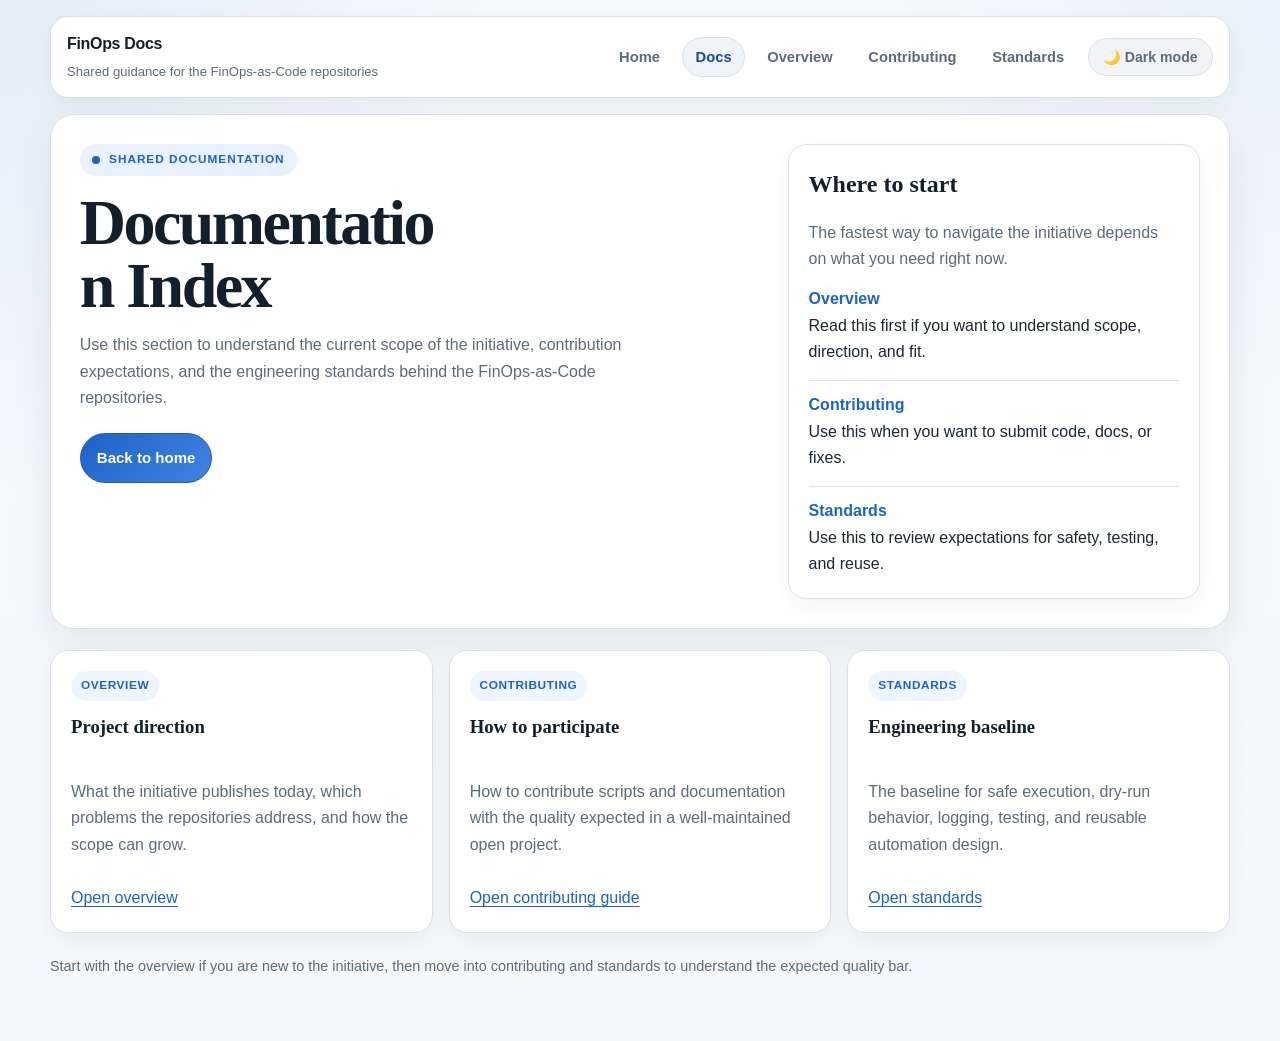
==== commit 9e20a262: "fix: dark mode - remove hardcoded backgrounds, fix FOUC, improve theme toggle icon" ====
--- a/docs/index.html
+++ b/docs/index.html
@@ -5,7 +5,7 @@
     <meta name="viewport" content="width=device-width, initial-scale=1.0" />
     <title>Documentation | FinOps-as-Code</title>
     <meta name="description" content="Documentation index for FinOps-as-Code shared docs." />
-    <script src="../assets/theme.js" defer></script>
+    <script src="../assets/theme.js"></script>
     <link rel="stylesheet" href="../assets/site.css" />
   </head>
   <body>
--- a/assets/site.css
+++ b/assets/site.css
@@ -106,7 +106,7 @@
   padding: 0.9rem 1rem;
   border: 1px solid var(--border);
   border-radius: var(--radius-md);
-  background: rgba(255, 255, 255, 0.86);
+  background: var(--surface);
   box-shadow: var(--shadow-sm);
 }
 
@@ -171,20 +171,24 @@
 .theme-toggle {
   display: inline-flex;
   align-items: center;
+  gap: 0.4rem;
   justify-content: center;
   min-height: 38px;
-  padding: 0.45rem 0.8rem;
+  padding: 0.45rem 0.9rem;
   border: 1px solid var(--border);
   border-radius: 999px;
-  background: var(--surface);
+  background: var(--surface-muted);
   color: var(--text-soft);
   font-size: 0.88rem;
   font-weight: 600;
   cursor: pointer;
+  transition: background 0.15s ease, border-color 0.15s ease, color 0.15s ease;
+  white-space: nowrap;
 }
 
 .theme-toggle:hover {
   border-color: var(--border-strong);
+  background: var(--surface);
   color: var(--heading);
 }
 
@@ -192,7 +196,7 @@
   padding: 1.8rem;
   border: 1px solid var(--border);
   border-radius: var(--radius-lg);
-  background: rgba(255, 255, 255, 0.9);
+  background: var(--surface);
   box-shadow: var(--shadow-md);
 }
 
@@ -313,7 +317,7 @@
 .entry-list {
   border: 1px solid var(--border);
   border-radius: var(--radius-md);
-  background: rgba(255, 255, 255, 0.9);
+  background: var(--surface);
   box-shadow: var(--shadow-sm);
 }
 
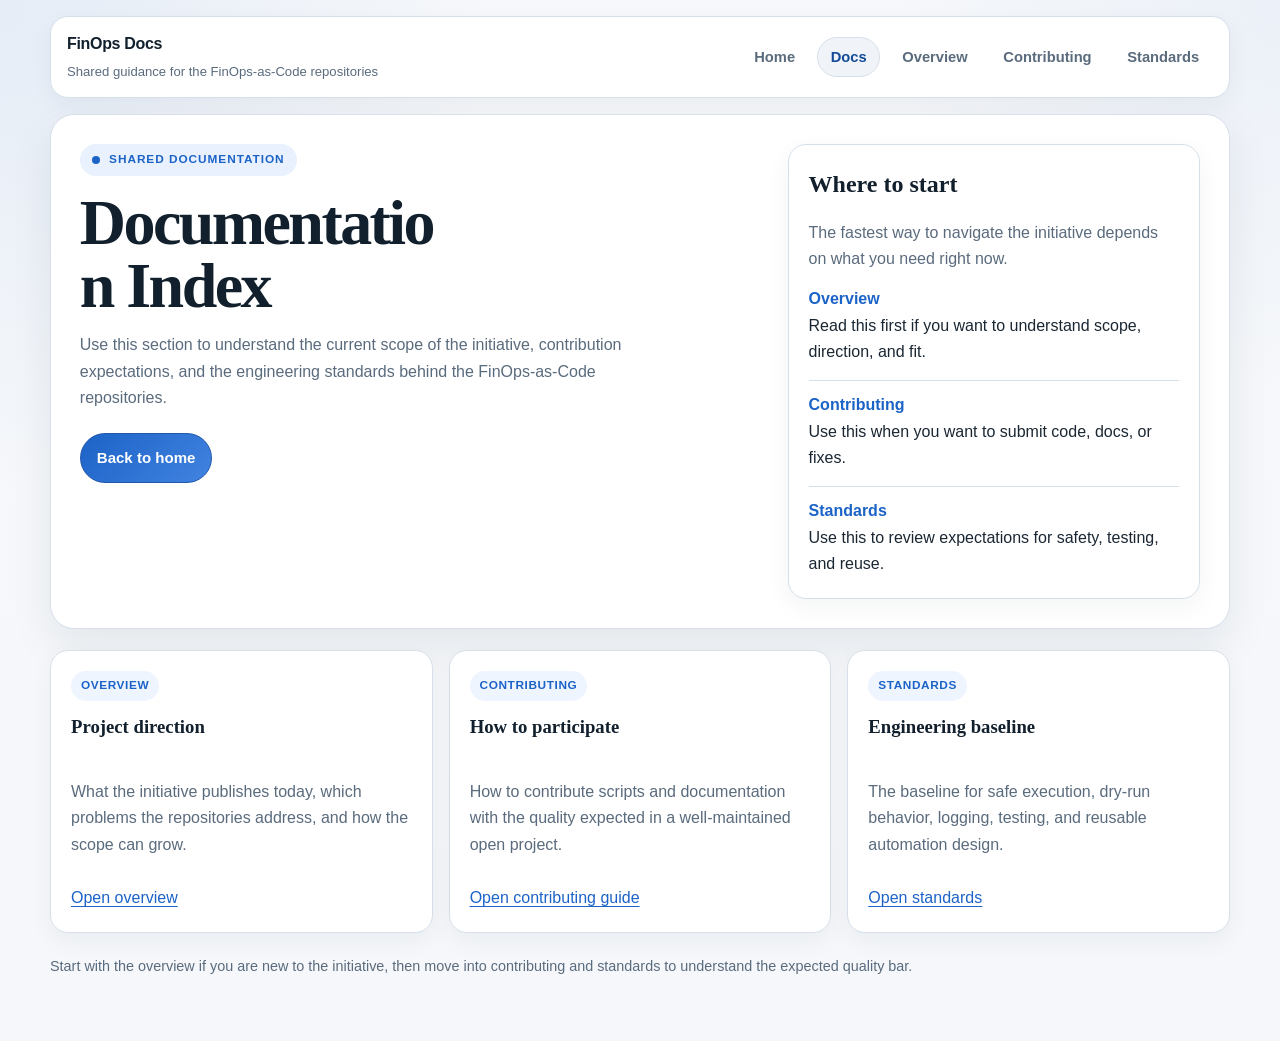
==== commit a80d6af4: "refactor: remove theme toggle button and JS, use prefers-color-scheme CSS only" ====
--- a/docs/index.html
+++ b/docs/index.html
@@ -5,7 +5,6 @@
     <meta name="viewport" content="width=device-width, initial-scale=1.0" />
     <title>Documentation | FinOps-as-Code</title>
     <meta name="description" content="Documentation index for FinOps-as-Code shared docs." />
-    <script src="../assets/theme.js"></script>
     <link rel="stylesheet" href="../assets/site.css" />
   </head>
   <body>
@@ -23,7 +22,6 @@
             <a href="./contributing/index.html">Contributing</a>
             <a href="./standards/index.html">Standards</a>
           </nav>
-          <button class="theme-toggle" type="button" data-theme-toggle aria-label="Toggle color theme">Dark mode</button>
         </div>
       </div>
 
--- a/assets/site.css
+++ b/assets/site.css
@@ -20,22 +20,24 @@
   --max-width: 1180px;
 }
 
-html[data-theme="dark"] {
-  --bg: #0f1720;
-  --surface: #15202b;
-  --surface-muted: #1b2a38;
-  --surface-accent: #132738;
-  --border: #294055;
-  --border-strong: #395673;
-  --text: #e6eef7;
-  --text-soft: #9fb2c6;
-  --heading: #f2f7fb;
-  --link: #7ab4ff;
-  --link-hover: #a6cbff;
-  --accent: #7ab4ff;
-  --accent-soft: #143150;
-  --shadow-sm: 0 10px 28px rgba(0, 0, 0, 0.28);
-  --shadow-md: 0 22px 50px rgba(0, 0, 0, 0.38);
+@media (prefers-color-scheme: dark) {
+  :root {
+    --bg: #0f1720;
+    --surface: #15202b;
+    --surface-muted: #1b2a38;
+    --surface-accent: #132738;
+    --border: #294055;
+    --border-strong: #395673;
+    --text: #e6eef7;
+    --text-soft: #9fb2c6;
+    --heading: #f2f7fb;
+    --link: #7ab4ff;
+    --link-hover: #a6cbff;
+    --accent: #7ab4ff;
+    --accent-soft: #143150;
+    --shadow-sm: 0 10px 28px rgba(0, 0, 0, 0.28);
+    --shadow-md: 0 22px 50px rgba(0, 0, 0, 0.38);
+  }
 }
 
 *,
@@ -58,7 +60,6 @@
   color: var(--text);
   font-family: -apple-system, BlinkMacSystemFont, "Segoe UI", Helvetica, Arial, sans-serif;
   line-height: 1.65;
-  transition: background-color 0.2s ease, color 0.2s ease;
 }
 
 a {
@@ -134,7 +135,6 @@
 
 .nav {
   display: flex;
-  flex: 999 1 540px;
   flex-wrap: wrap;
   justify-content: flex-end;
   gap: 0.5rem;
@@ -145,51 +145,6 @@
   align-items: center;
   gap: 0.6rem;
   flex: 0 0 auto;
-}
-
-.nav a {
-  display: inline-flex;
-  align-items: center;
-  justify-content: center;
-  min-height: 38px;
-  padding: 0.45rem 0.8rem;
-  border: 1px solid transparent;
-  border-radius: 999px;
-  color: var(--text-soft);
-  font-size: 0.92rem;
-  font-weight: 600;
-  text-decoration: none;
-}
-
-.nav a.current,
-.nav a:hover {
-  border-color: var(--border);
-  background: var(--surface-muted);
-  color: var(--link-hover);
-}
-
-.theme-toggle {
-  display: inline-flex;
-  align-items: center;
-  gap: 0.4rem;
-  justify-content: center;
-  min-height: 38px;
-  padding: 0.45rem 0.9rem;
-  border: 1px solid var(--border);
-  border-radius: 999px;
-  background: var(--surface-muted);
-  color: var(--text-soft);
-  font-size: 0.88rem;
-  font-weight: 600;
-  cursor: pointer;
-  transition: background 0.15s ease, border-color 0.15s ease, color 0.15s ease;
-  white-space: nowrap;
-}
-
-.theme-toggle:hover {
-  border-color: var(--border-strong);
-  background: var(--surface);
-  color: var(--heading);
 }
 
 .hero {
@@ -580,3 +535,24 @@
     gap: 0.45rem;
   }
 }
+
+.nav a {
+  display: inline-flex;
+  align-items: center;
+  justify-content: center;
+  min-height: 38px;
+  padding: 0.45rem 0.8rem;
+  border: 1px solid transparent;
+  border-radius: 999px;
+  color: var(--text-soft);
+  font-size: 0.92rem;
+  font-weight: 600;
+  text-decoration: none;
+}
+
+.nav a.current,
+.nav a:hover {
+  border-color: var(--border);
+  background: var(--surface-muted);
+  color: var(--link-hover);
+}
